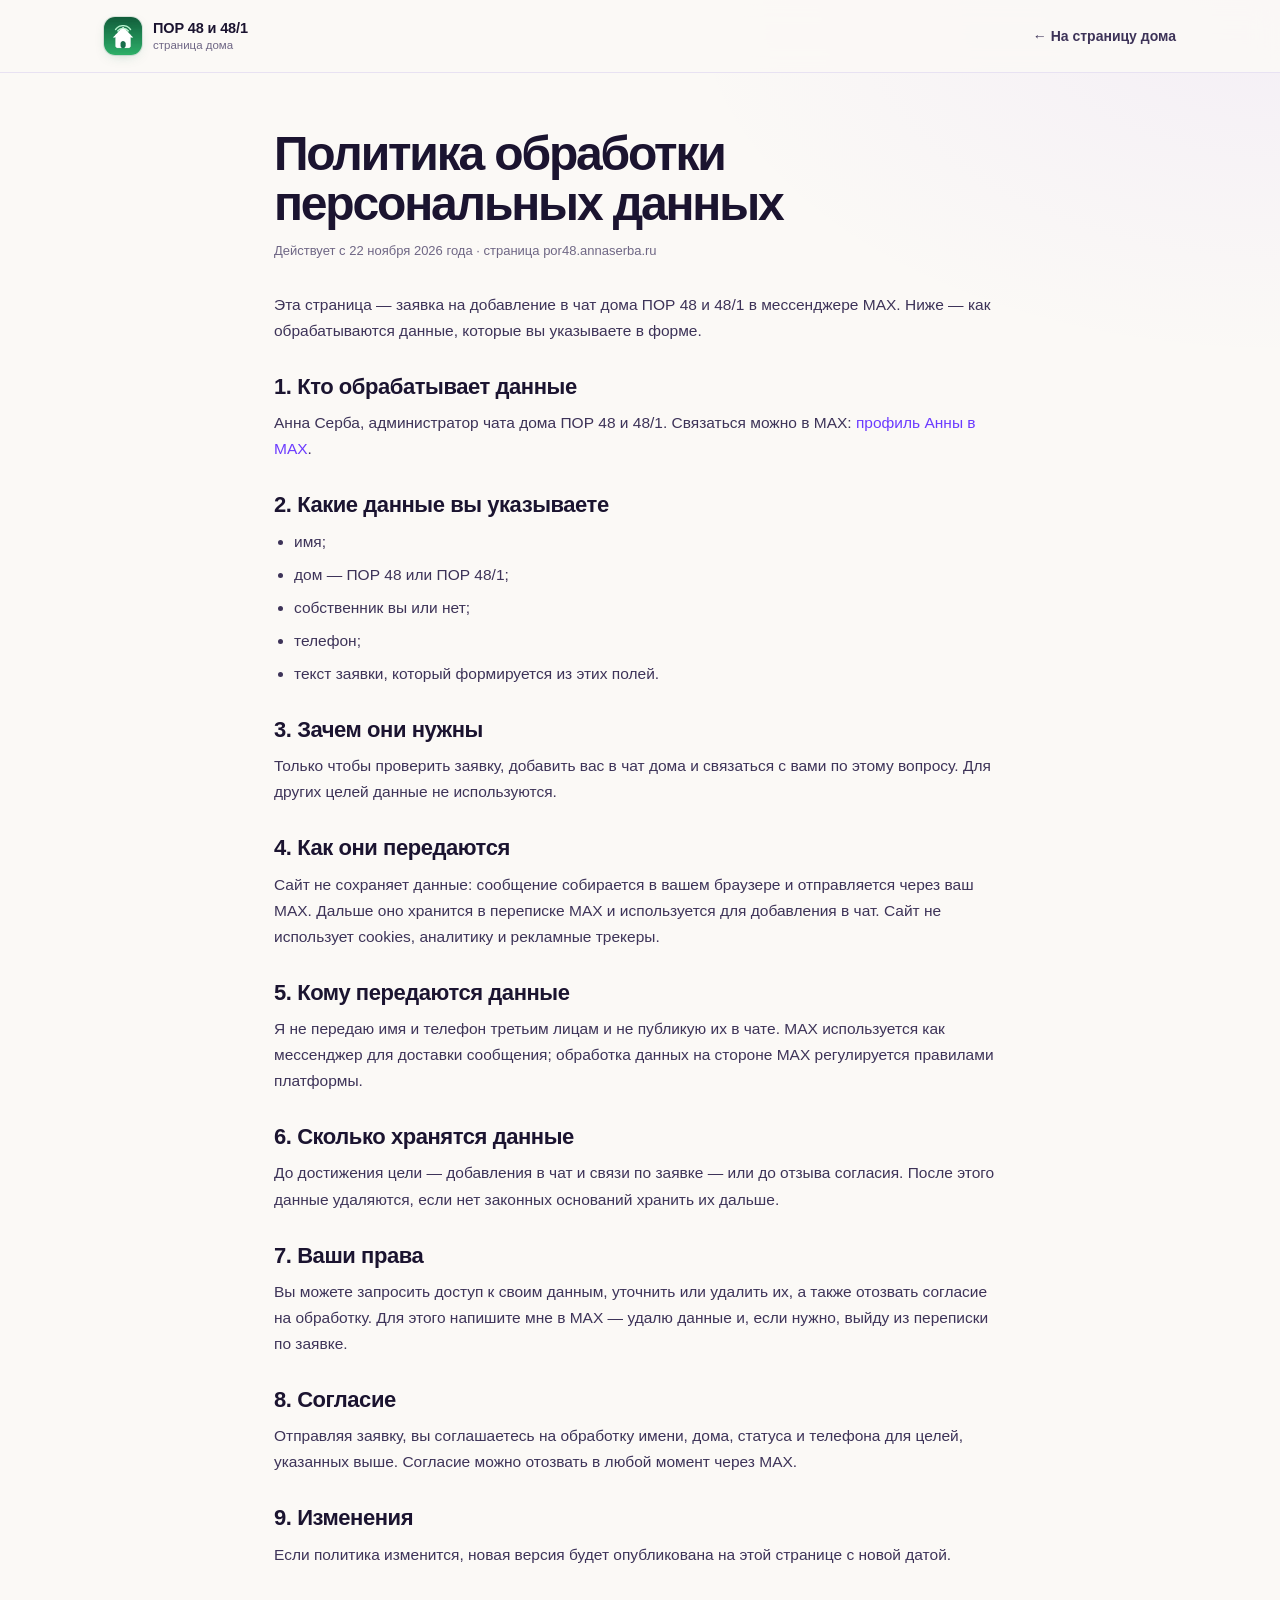
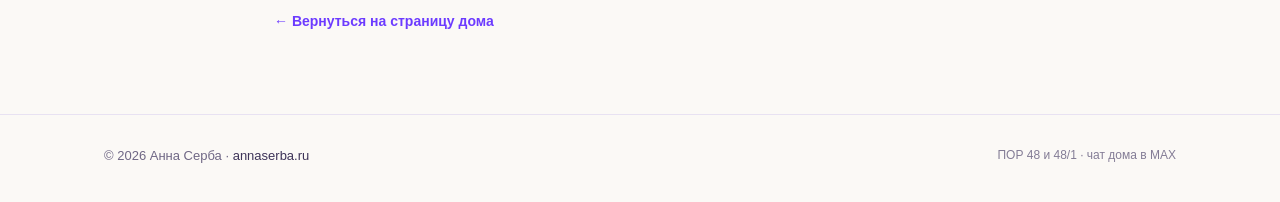
==== privacy.html @ a4c49b82 "Страница дома ПОР 48 и 48/1: заявка в чат MAX" ====
<!DOCTYPE html>
<html lang="ru">
<head>
<meta charset="utf-8">
<meta name="viewport" content="width=device-width, initial-scale=1">
<title>Политика обработки данных — ПОР 48 и 48/1</title>
<meta name="robots" content="noindex, follow">
<meta name="theme-color" content="#fbf9f6">
<link rel="canonical" href="https://por48.annaserba.ru/privacy.html">
<link rel="icon" href="favicon.svg" type="image/svg+xml">
<link rel="apple-touch-icon" href="avatar.jpg">
<link rel="stylesheet" href="styles.css">
</head>
<body>
<header class="top">
  <div class="shell top__in">
    <a class="brand" href="./">
      <img class="brand__img" src="avatar.jpg" alt="" width="38" height="38">
      <span class="brand__text">
        <b>ПОР 48 и 48/1</b>
        <small>страница дома</small>
      </span>
    </a>
    <a class="top__link" href="./">← На страницу дома</a>
  </div>
</header>

<main class="shell prose">
  <h1>Политика обработки персональных данных</h1>
  <p class="prose__meta">Действует с 22 ноября 2026 года · страница por48.annaserba.ru</p>

  <p>Эта страница — заявка на добавление в чат дома ПОР 48 и 48/1 в мессенджере MAX. Ниже — как обрабатываются данные, которые вы указываете в форме.</p>

  <h2>1. Кто обрабатывает данные</h2>
  <p>Анна Серба, администратор чата дома ПОР 48 и 48/1. Связаться можно в MAX: <a href="https://max.ru/u/f9LHodD0cOIubP-rKRIp_5v0es8kxPV0D4qFwUFOSbvSWe2Kp9kLizIqd-Y" target="_blank" rel="noopener">профиль Анны в MAX</a>.</p>

  <h2>2. Какие данные вы указываете</h2>
  <ul>
    <li>имя;</li>
    <li>дом — ПОР 48 или ПОР 48/1;</li>
    <li>собственник вы или нет;</li>
    <li>телефон;</li>
    <li>текст заявки, который формируется из этих полей.</li>
  </ul>

  <h2>3. Зачем они нужны</h2>
  <p>Только чтобы проверить заявку, добавить вас в чат дома и связаться с вами по этому вопросу. Для других целей данные не используются.</p>

  <h2>4. Как они передаются</h2>
  <p>Сайт не сохраняет данные: сообщение собирается в вашем браузере и отправляется через ваш MAX. Дальше оно хранится в переписке MAX и используется для добавления в чат. Сайт не использует cookies, аналитику и рекламные трекеры.</p>

  <h2>5. Кому передаются данные</h2>
  <p>Я не передаю имя и телефон третьим лицам и не публикую их в чате. MAX используется как мессенджер для доставки сообщения; обработка данных на стороне MAX регулируется правилами платформы.</p>

  <h2>6. Сколько хранятся данные</h2>
  <p>До достижения цели — добавления в чат и связи по заявке — или до отзыва согласия. После этого данные удаляются, если нет законных оснований хранить их дальше.</p>

  <h2>7. Ваши права</h2>
  <p>Вы можете запросить доступ к своим данным, уточнить или удалить их, а также отозвать согласие на обработку. Для этого напишите мне в MAX — удалю данные и, если нужно, выйду из переписки по заявке.</p>

  <h2>8. Согласие</h2>
  <p>Отправляя заявку, вы соглашаетесь на обработку имени, дома, статуса и телефона для целей, указанных выше. Согласие можно отозвать в любой момент через MAX.</p>

  <h2>9. Изменения</h2>
  <p>Если политика изменится, новая версия будет опубликована на этой странице с новой датой.</p>

  <a class="prose__back" href="./">← Вернуться на страницу дома</a>
</main>

<footer class="footer">
  <div class="shell footer__in">
    <p>© 2026 Анна Серба · <a href="https://annaserba.ru/">annaserba.ru</a></p>
    <p class="footer__muted">ПОР 48 и 48/1 · чат дома в MAX</p>
  </div>
</footer>
</body>
</html>
---- styles.css ----
/* Страница дома ПОР 48 и 48/1 — por48.annaserba.ru */

:root {
  --bg: #fbf9f6;
  --bg-2: #f7f3ff;
  --paper: #ffffff;
  --ink: #1b1430;
  --ink-2: #3d3358;
  --muted: #6f6785;
  --line: #e8e2f2;
  --line-strong: #d8cfea;
  --violet: #6c3bff;
  --violet-deep: #5b2be0;
  --blue: #007aff;
  --cyan: #43d6ff;
  --green: #146c47;
  --red: #d63c5e;
  --grad: linear-gradient(100deg, #43d6ff 0%, #5a8cff 34%, #8f3fff 68%, #c04bff 100%);
  --grad-btn: linear-gradient(135deg, #7c42fa 0%, #5b2be0 55%, #471aff 100%);
  --shadow-sm: 0 1px 2px rgba(35, 20, 70, .05);
  --shadow-md: 0 34px 70px -38px rgba(48, 22, 110, .38);
  --shell: 1120px;
  --r: 18px;
  color-scheme: light;
}

* { box-sizing: border-box; }

[hidden] { display: none !important; }

html { scroll-behavior: smooth; }

body {
  margin: 0;
  background:
    radial-gradient(1000px 600px at 100% 0%, rgba(124, 66, 250, .06), transparent 60%),
    var(--bg);
  color: var(--ink);
  font: 16px/1.62 -apple-system, BlinkMacSystemFont, "Segoe UI", Roboto, "Helvetica Neue", Arial, sans-serif;
  -webkit-font-smoothing: antialiased;
  text-rendering: optimizeLegibility;
}

img { max-width: 100%; display: block; }

a { color: var(--violet); text-decoration: none; }
a:hover { text-decoration: underline; }

button { font: inherit; }

h1, h2, h3, p { margin: 0; }

::selection { background: rgba(124, 66, 250, .18); }

.shell {
  width: 100%;
  max-width: var(--shell);
  margin: 0 auto;
  padding: 0 24px;
}

.skip {
  position: absolute;
  left: 16px;
  top: -60px;
  z-index: 100;
  padding: 10px 16px;
  border: 1px solid var(--line);
  border-radius: 10px;
  background: var(--paper);
  color: var(--ink);
  font-weight: 600;
  box-shadow: var(--shadow-md);
}
.skip:focus { top: 16px; }

/* ---------- Кнопки ---------- */

.btn {
  display: inline-flex;
  align-items: center;
  justify-content: center;
  gap: 8px;
  min-height: 46px;
  padding: 11px 20px;
  border: 1px solid transparent;
  border-radius: 999px;
  font-size: 15px;
  font-weight: 650;
  line-height: 1.2;
  letter-spacing: -.01em;
  text-decoration: none;
  cursor: pointer;
  transition: background .16s ease, border-color .16s ease, color .16s ease, transform .16s ease, box-shadow .16s ease, filter .16s ease;
}
.btn:hover { text-decoration: none; transform: translateY(-1px); }
.btn:active { transform: translateY(0); }

.btn--grad {
  background: var(--grad-btn);
  border-color: transparent;
  color: #fff;
  box-shadow: 0 14px 30px -16px rgba(108, 59, 255, .85), inset 0 1px 0 rgba(255, 255, 255, .22);
}
.btn--grad:hover { filter: brightness(1.07); box-shadow: 0 18px 38px -16px rgba(108, 59, 255, .95), inset 0 1px 0 rgba(255, 255, 255, .25); }

.btn--ghost {
  background: var(--paper);
  border-color: var(--line-strong);
  color: var(--ink);
}
.btn--ghost:hover { border-color: var(--violet); color: var(--violet); }

.btn--sm { min-height: 38px; padding: 8px 14px; font-size: 13.5px; }
.btn--xl { min-height: 56px; padding: 16px 24px; font-size: 17px; }
.btn--block { width: 100%; }

.btn:focus-visible,
.choice:focus-within,
summary:focus-visible,
input:focus-visible,
a:focus-visible {
  outline: 3px solid rgba(108, 59, 255, .28);
  outline-offset: 2px;
}

/* ---------- Шапка ---------- */

.top {
  position: sticky;
  top: 0;
  z-index: 50;
  border-bottom: 1px solid var(--line);
  background: rgba(251, 249, 246, .88);
  backdrop-filter: blur(14px);
}

.top__in {
  display: flex;
  align-items: center;
  justify-content: space-between;
  gap: 20px;
  min-height: 72px;
}

.brand {
  display: inline-flex;
  align-items: center;
  gap: 11px;
  color: var(--ink);
  text-decoration: none;
  flex: 0 0 auto;
}
.brand:hover { text-decoration: none; }
.brand__img {
  width: 38px;
  height: 38px;
  border-radius: 11px;
  box-shadow: 0 0 0 1px rgba(20, 108, 71, .14), 0 4px 14px -6px rgba(20, 108, 71, .35);
}
.brand__text { display: flex; flex-direction: column; line-height: 1.15; }
.brand__text b { font-size: 14.5px; letter-spacing: -.01em; }
.brand__text small { color: var(--muted); font-size: 11.5px; margin-top: 3px; }

.top__actions { display: flex; align-items: center; gap: 20px; }
.top__link {
  color: var(--ink-2);
  font-size: 14px;
  font-weight: 550;
  text-decoration: none;
}
.top__link:hover { color: var(--violet); text-decoration: none; }

/* ---------- Герой ---------- */

.hero {
  position: relative;
  overflow: hidden;
  padding: 54px 0 92px;
  background:
    radial-gradient(900px 520px at 6% 0%, rgba(124, 66, 250, .15), transparent 62%),
    radial-gradient(760px 520px at 100% 12%, rgba(0, 122, 255, .12), transparent 62%),
    linear-gradient(180deg, #fbf9f6 0%, #f8f4ff 72%, #fbf9f6 100%);
}

.hero::before {
  content: "";
  position: absolute;
  inset: 0;
  background-image: radial-gradient(rgba(108, 59, 255, .13) 1px, transparent 1px);
  background-size: 22px 22px;
  mask-image: radial-gradient(700px 480px at 20% 20%, #000, transparent 76%);
  pointer-events: none;
}

.hero__grid {
  position: relative;
  z-index: 1;
  display: grid;
  grid-template-columns: minmax(0, 1fr) 470px;
  gap: 64px;
  align-items: start;
}

.hero__copy { max-width: 610px; padding-top: 26px; }

.eyebrow {
  display: inline-flex;
  align-items: center;
  gap: 8px;
  margin: 0 0 18px;
  color: var(--violet);
  font-size: 12px;
  font-weight: 750;
  letter-spacing: .14em;
  text-transform: uppercase;
}
.dot {
  width: 7px;
  height: 7px;
  border-radius: 50%;
  background: var(--grad);
  box-shadow: 0 0 0 4px rgba(108, 59, 255, .1);
}

h1 {
  margin: 0;
  font-size: clamp(42px, 5.6vw, 66px);
  line-height: 1.0;
  font-weight: 800;
  letter-spacing: -.045em;
  color: var(--ink);
}
h1 em {
  font-style: normal;
  background: var(--grad);
  -webkit-background-clip: text;
  background-clip: text;
  color: transparent;
}

.lead {
  max-width: 560px;
  margin-top: 22px;
  color: var(--muted);
  font-size: 18px;
  line-height: 1.62;
}
.lead--small { margin-top: 12px; font-size: 16.5px; }

.person {
  display: flex;
  align-items: center;
  gap: 12px;
  max-width: 430px;
  margin-top: 28px;
  padding: 12px 14px;
  border: 1px solid var(--line);
  border-radius: 16px;
  background: var(--paper);
  box-shadow: var(--shadow-sm);
}
.person__ava {
  display: grid;
  place-items: center;
  flex: 0 0 auto;
  width: 42px;
  height: 42px;
  border-radius: 50%;
  background: var(--grad);
  color: #fff;
  font-size: 17px;
  font-weight: 750;
  box-shadow: 0 6px 16px -8px rgba(108, 59, 255, .7);
}
.person__text { display: flex; flex-direction: column; line-height: 1.25; min-width: 0; }
.person__text b { font-size: 15px; }
.person__text span { color: var(--muted); font-size: 12.5px; margin-top: 2px; }
.person__link { margin-left: auto; flex: 0 0 auto; font-size: 13px; font-weight: 650; color: var(--violet); }

.trust {
  display: flex;
  flex-wrap: wrap;
  gap: 8px;
  margin: 20px 0 0;
  padding: 0;
  list-style: none;
}
.trust li {
  padding: 7px 11px;
  border: 1px solid var(--line);
  border-radius: 999px;
  background: rgba(255, 255, 255, .7);
  color: var(--muted);
  font-size: 12.5px;
  font-weight: 550;
}
.hero__cta { display: none; margin-top: 18px; }
#join { scroll-margin-top: 94px; }
@media (max-width: 1060px) { .hero__cta { display: inline-flex; } }

/* ---------- Форма ---------- */

.form-card {
  position: relative;
  padding: 30px;
  border: 1px solid var(--line);
  border-radius: 26px;
  background: var(--paper);
  box-shadow: var(--shadow-md);
}
.form-card::before {
  content: "";
  position: absolute;
  top: 0;
  left: 26px;
  right: 26px;
  height: 3px;
  border-radius: 0 0 4px 4px;
  background: var(--grad);
}

.kicker {
  display: inline-flex;
  align-items: center;
  gap: 9px;
  margin: 0 0 12px;
  color: var(--violet);
  font-size: 11.5px;
  font-weight: 750;
  letter-spacing: .14em;
  text-transform: uppercase;
}
.kicker::before {
  content: "";
  width: 18px;
  height: 2px;
  border-radius: 2px;
  background: var(--grad);
}

.form-card__head h2 {
  margin: 0;
  font-size: 30px;
  line-height: 1.1;
  font-weight: 780;
  letter-spacing: -.035em;
}
.form-card__lead { margin-top: 7px; color: var(--muted); font-size: 14px; line-height: 1.5; }

.form { display: grid; gap: 16px; margin-top: 22px; }

.field { display: flex; flex-direction: column; gap: 7px; min-width: 0; }
fieldset.field { margin: 0; padding: 0; border: 0; }

.field__label {
  color: var(--ink-2);
  font-size: 13px;
  font-weight: 650;
  letter-spacing: -.005em;
}

.input {
  width: 100%;
  height: 50px;
  padding: 0 14px;
  border: 1px solid var(--line-strong);
  border-radius: 12px;
  background: #fbfaff;
  color: var(--ink);
  font: inherit;
  font-size: 16px;
  transition: border-color .15s ease, box-shadow .15s ease, background .15s ease;
}
.input::placeholder { color: #a69db9; }
.input:hover { border-color: #c9bde1; }
.input:focus {
  outline: none;
  border-color: var(--violet);
  background: #fff;
  box-shadow: 0 0 0 3px rgba(108, 59, 255, .12);
}

.choices { display: grid; grid-template-columns: 1fr 1fr; gap: 8px; }

.choice {
  position: relative;
  display: flex;
  align-items: center;
  gap: 8px;
  min-height: 46px;
  padding: 10px 12px;
  border: 1px solid var(--line-strong);
  border-radius: 12px;
  background: #fbfaff;
  color: var(--ink-2);
  font-size: 13.5px;
  font-weight: 550;
  line-height: 1.25;
  cursor: pointer;
  transition: border-color .15s ease, background .15s ease, box-shadow .15s ease;
}
.choice:hover { border-color: #c9bde1; }
.choice input {
  position: absolute;
  width: 1px;
  height: 1px;
  margin: -1px;
  padding: 0;
  overflow: hidden;
  clip: rect(0 0 0 0);
  white-space: nowrap;
  border: 0;
}
.choice__dot {
  flex: 0 0 auto;
  width: 16px;
  height: 16px;
  border: 1.5px solid #c9bde1;
  border-radius: 50%;
  background: #fff;
  transition: border-color .15s ease, background .15s ease, box-shadow .15s ease;
}
.choice:has(input:checked),
.choice.is-checked {
  border-color: var(--violet);
  background: #f4efff;
  color: var(--ink);
  box-shadow: 0 0 0 3px rgba(108, 59, 255, .08);
}
.choice:has(input:checked) .choice__dot,
.choice.is-checked .choice__dot {
  border-color: var(--violet);
  background: var(--violet);
  box-shadow: inset 0 0 0 3px #fff;
}

.field__hint { color: var(--muted); font-size: 11.5px; line-height: 1.4; }
.field__error {
  display: none;
  color: var(--red);
  font-size: 12px;
  line-height: 1.4;
}
.field.has-error .field__error { display: block; }
.field.has-error .input,
.field.has-error .choice { border-color: var(--red); }
.field.has-error .input:focus { box-shadow: 0 0 0 3px rgba(214, 60, 94, .12); }
.consent.has-error .field__error { display: block; }
.consent.has-error .consent__check { color: var(--red); }

.consent { display: flex; flex-wrap: wrap; align-items: center; gap: 6px 10px; }
.consent__check {
  display: inline-flex;
  align-items: flex-start;
  gap: 9px;
  color: var(--ink-2);
  font-size: 12.5px;
  line-height: 1.45;
  cursor: pointer;
}
.consent__check input {
  flex: 0 0 auto;
  width: 17px;
  height: 17px;
  margin: 2px 0 0;
  accent-color: var(--violet);
  cursor: pointer;
}
.consent__link { font-size: 12px; color: var(--violet); text-decoration: underline; text-decoration-color: rgba(108, 59, 255, .35); }
.consent .field__error { flex-basis: 100%; }

.form .btn--xl { margin-top: 2px; }
.form__note { color: var(--muted); font-size: 11.5px; line-height: 1.45; text-align: center; }

/* Успех */
.success { padding: 6px 0 2px; text-align: center; }
.success__icon {
  display: grid;
  place-items: center;
  width: 54px;
  height: 54px;
  margin: 0 auto 14px;
  border-radius: 50%;
  background: #e6f7ee;
  color: var(--green);
}
.success__icon svg { width: 25px; height: 25px; }
.success h2 { margin: 0; font-size: 26px; letter-spacing: -.03em; outline: none; }
.success > p { max-width: 380px; margin: 9px auto 0; color: var(--muted); font-size: 13.5px; line-height: 1.55; }
.success__actions { display: grid; gap: 8px; margin-top: 18px; }
.success__message {
  margin: 18px 0 0;
  padding: 14px;
  border: 1px solid var(--line);
  border-radius: 12px;
  background: #fbfaff;
  color: var(--ink-2);
  font: 12px/1.55 ui-monospace, SFMono-Regular, Menlo, Consolas, monospace;
  text-align: left;
  white-space: pre-wrap;
  word-break: break-word;
  max-height: 210px;
  overflow: auto;
}
.link {
  margin-top: 16px;
  padding: 0;
  border: 0;
  background: none;
  color: var(--violet);
  font: inherit;
  font-size: 13px;
  font-weight: 600;
  text-decoration: underline;
  text-decoration-color: rgba(108, 59, 255, .3);
  cursor: pointer;
}

/* ---------- Секции ---------- */

.section { padding: 78px 0; }

.sec-head { max-width: 700px; margin-bottom: 36px; }
.sec-head h2 { margin-bottom: 12px; }
.sec-head__lead { max-width: 560px; color: var(--muted); font-size: 16.5px; }

h2 {
  font-size: clamp(30px, 4vw, 44px);
  line-height: 1.07;
  font-weight: 780;
  letter-spacing: -.04em;
  color: var(--ink);
  text-wrap: balance;
}

.grid4 {
  display: grid;
  grid-template-columns: repeat(4, 1fr);
  gap: 14px;
}
.card {
  padding: 22px 20px 24px;
  border: 1px solid var(--line);
  border-radius: var(--r);
  background: var(--paper);
  box-shadow: var(--shadow-sm);
  transition: border-color .2s ease, transform .2s ease, box-shadow .2s ease;
}
.card:hover { border-color: #d2c5ec; transform: translateY(-2px); box-shadow: 0 18px 36px -24px rgba(48, 22, 110, .28); }
.card__ico {
  display: grid;
  place-items: center;
  width: 42px;
  height: 42px;
  margin-bottom: 15px;
  border: 1px solid rgba(108, 59, 255, .18);
  border-radius: 13px;
  background: #f4efff;
  color: var(--violet);
}
.card__ico svg { width: 21px; height: 21px; }
.card h3 { margin-bottom: 7px; font-size: 17px; font-weight: 700; letter-spacing: -.02em; }
.card p { color: var(--muted); font-size: 14px; line-height: 1.55; }

/* Шаги */
.section--steps {
  background: linear-gradient(180deg, #f5f0ff 0%, #fbf9f6 100%);
  border-top: 1px solid var(--line);
  border-bottom: 1px solid var(--line);
}
.steps {
  display: grid;
  grid-template-columns: repeat(3, 1fr);
  gap: 18px;
  margin: 0;
  padding: 0;
  list-style: none;
  counter-reset: step;
}
.steps li {
  padding: 24px 22px;
  border: 1px solid var(--line);
  border-radius: var(--r);
  background: rgba(255, 255, 255, .8);
}
.steps__num {
  display: grid;
  place-items: center;
  width: 34px;
  height: 34px;
  margin-bottom: 14px;
  border-radius: 50%;
  background: var(--grad);
  color: #fff;
  font-size: 14px;
  font-weight: 750;
  box-shadow: 0 8px 18px -8px rgba(108, 59, 255, .6);
}
.steps h3 { margin-bottom: 7px; font-size: 17px; }
.steps p { color: var(--muted); font-size: 14px; line-height: 1.55; }

/* Правила */
.rules {
  display: grid;
  grid-template-columns: .85fr 1.15fr;
  gap: 48px;
  padding: 36px;
  border: 1px solid var(--line);
  border-radius: 24px;
  background:
    radial-gradient(500px 300px at 100% 0%, rgba(124, 66, 250, .08), transparent 65%),
    var(--paper);
  box-shadow: var(--shadow-sm);
}
.rules__head h2 { margin-bottom: 12px; }
.rules__head > p { color: var(--muted); font-size: 15px; max-width: 360px; }
.rules__list { margin: 0; padding: 0; list-style: none; display: grid; gap: 0; align-content: start; }
.rules__list li {
  padding: 14px 0;
  border-bottom: 1px solid var(--line);
  color: var(--muted);
  font-size: 14.5px;
  line-height: 1.55;
}
.rules__list li:first-child { padding-top: 0; }
.rules__list li:last-child { border-bottom: 0; padding-bottom: 0; }
.rules__list b { color: var(--ink); font-weight: 650; }

/* FAQ */
.section--faq { background: var(--paper); border-top: 1px solid var(--line); border-bottom: 1px solid var(--line); }
.faq { display: grid; grid-template-columns: .72fr 1.28fr; gap: 56px; align-items: start; }
.faq__head { position: sticky; top: 100px; }
.faq__head h2 { margin-bottom: 12px; }
.faq__head .btn { margin-top: 20px; }
.faq__list { border-top: 1px solid var(--line); }
details { border-bottom: 1px solid var(--line); }
summary {
  display: flex;
  align-items: center;
  justify-content: space-between;
  gap: 20px;
  padding: 19px 0;
  font-size: 16px;
  font-weight: 650;
  letter-spacing: -.01em;
  color: var(--ink);
  cursor: pointer;
  list-style: none;
}
summary::-webkit-details-marker { display: none; }
summary:hover { color: var(--violet); }
.faq__plus {
  position: relative;
  flex: 0 0 auto;
  width: 22px;
  height: 22px;
  border: 1px solid var(--line-strong);
  border-radius: 50%;
  transition: transform .2s ease, background .2s ease, border-color .2s ease;
}
.faq__plus::before,
.faq__plus::after {
  content: "";
  position: absolute;
  left: 50%;
  top: 50%;
  width: 9px;
  height: 1.5px;
  border-radius: 2px;
  background: currentColor;
  transform: translate(-50%, -50%);
}
.faq__plus::after { transform: translate(-50%, -50%) rotate(90deg); }
details[open] .faq__plus {
  transform: rotate(45deg);
  border-color: var(--violet);
  background: #f4efff;
  color: var(--violet);
}
details p { max-width: 620px; padding: 0 0 19px; color: var(--muted); font-size: 14.5px; line-height: 1.62; }

/* Политика внизу */
.section--privacy { padding-top: 0; }
.privacy {
  border: 1px solid var(--line);
  border-radius: 18px;
  background: var(--paper);
  padding: 0 22px;
}
.privacy summary { font-size: 15px; }
.privacy__body { padding: 0 0 20px; }
.privacy__body p { color: var(--muted); font-size: 13.5px; line-height: 1.62; margin-bottom: 10px; }
.privacy__body p:last-child { margin-bottom: 0; }

/* Подвал */
.footer { padding: 30px 0 36px; border-top: 1px solid var(--line); background: var(--bg); }
.footer__in {
  display: flex;
  align-items: center;
  justify-content: space-between;
  gap: 16px;
  color: var(--muted);
  font-size: 13px;
}
.footer a { color: var(--ink-2); }
.footer__muted { font-size: 12px; opacity: .85; }

/* Тост */
.toast {
  position: fixed;
  left: 50%;
  bottom: 24px;
  z-index: 100;
  max-width: calc(100vw - 32px);
  padding: 11px 18px;
  border-radius: 999px;
  background: var(--ink);
  color: #fff;
  font-size: 13.5px;
  font-weight: 550;
  box-shadow: 0 18px 40px -18px rgba(27, 20, 48, .6);
  opacity: 0;
  pointer-events: none;
  transform: translate(-50%, 8px);
  transition: opacity .2s ease, transform .2s ease;
}
.toast.is-visible { opacity: 1; transform: translate(-50%, 0); }

/* ---------- Адаптив ---------- */

@media (max-width: 1060px) {
  .hero__grid { grid-template-columns: 1fr; gap: 40px; }
  .hero__copy { max-width: 680px; padding-top: 6px; }
  .hero__form { max-width: 560px; }
  .grid4 { grid-template-columns: 1fr 1fr; }
  .rules { grid-template-columns: 1fr; gap: 24px; }
  .faq { grid-template-columns: 1fr; gap: 28px; }
  .faq__head { position: static; }
}

@media (max-width: 760px) {
  .top__link { display: none; }
  .top__in { min-height: 64px; }
  .hero { padding: 36px 0 64px; }
  .section { padding: 60px 0; }
  .steps { grid-template-columns: 1fr; }
  .rules { padding: 26px 22px; }
  .footer__in { flex-direction: column; align-items: flex-start; gap: 5px; }
}

@media (max-width: 560px) {
  .shell { padding: 0 18px; }
  .brand__img { width: 34px; height: 34px; }
  .brand__text b { font-size: 13.5px; }
  .top .btn--sm { padding: 8px 12px; font-size: 12.5px; }
  h1 { font-size: clamp(40px, 11.5vw, 54px); }
  .lead { font-size: 16.5px; }
  .lead--small { font-size: 15.5px; }
  .person { max-width: none; }
  .person__link { font-size: 12.5px; }
  .form-card { padding: 22px 18px; border-radius: 22px; }
  .form-card::before { left: 18px; right: 18px; }
  .form-card__head h2 { font-size: 26px; }
  .grid4 { grid-template-columns: 1fr; }
  .section--privacy { padding-top: 0; }
  .footer { padding-bottom: 30px; }
}

@media (max-width: 480px) {
  .choices { grid-template-columns: 1fr; }
}

@media (prefers-reduced-motion: reduce) {
  html { scroll-behavior: auto; }
  *, *::before, *::after { animation-duration: .001ms !important; animation-iteration-count: 1 !important; transition-duration: .001ms !important; }
}

/* ---------- Страница политики ---------- */

.prose { max-width: 780px; padding-top: 56px; padding-bottom: 80px; }
.prose h1 { font-size: clamp(34px, 4.6vw, 48px); line-height: 1.05; margin-bottom: 10px; }
.prose .prose__meta { color: var(--muted); font-size: 13px; margin-bottom: 30px; }
.prose h2 { font-size: 22px; line-height: 1.2; letter-spacing: -.02em; margin: 30px 0 10px; }
.prose p, .prose li { color: var(--ink-2); font-size: 15.5px; line-height: 1.68; }
.prose p { margin-bottom: 12px; }
.prose ul { margin: 0 0 14px; padding-left: 20px; }
.prose li { margin-bottom: 7px; }
.prose__back { display: inline-block; margin-top: 30px; font-size: 14px; font-weight: 600; }
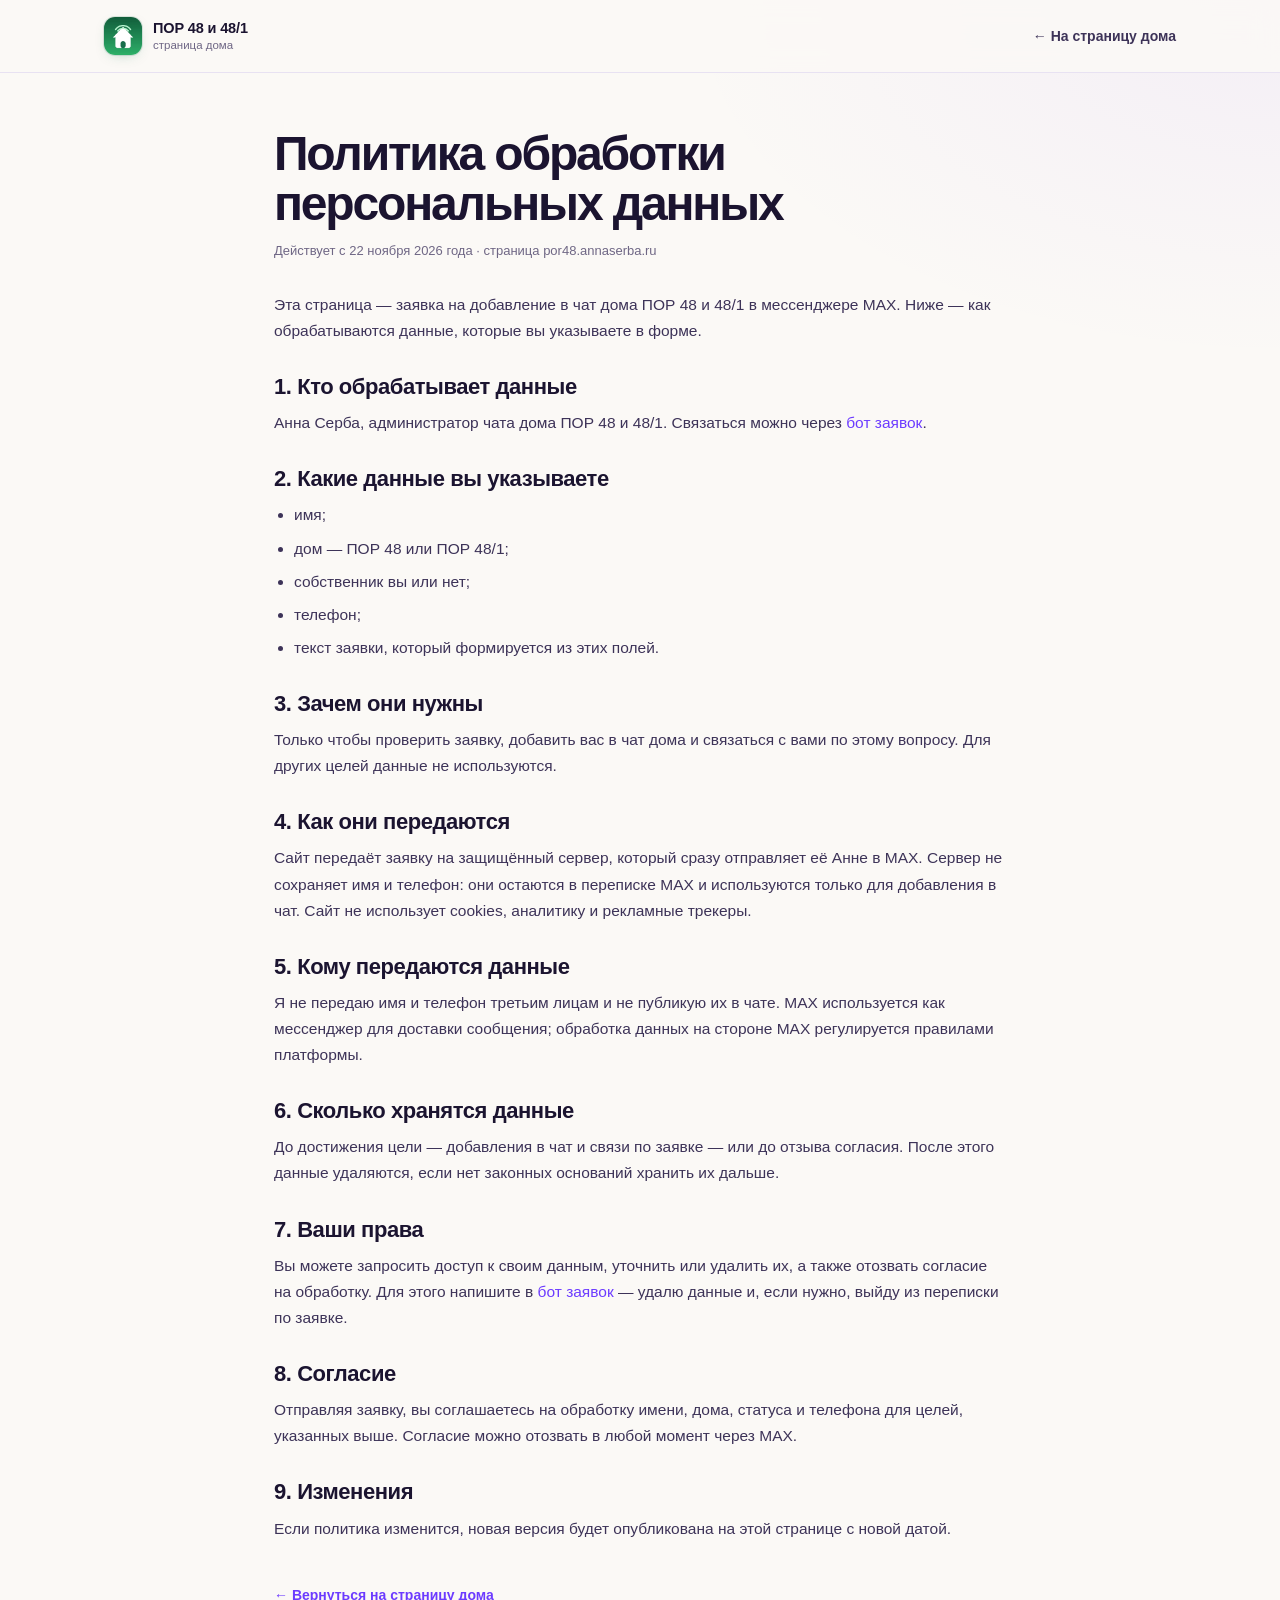
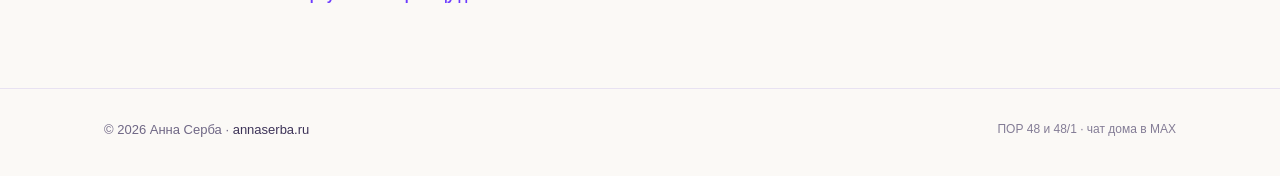
==== commit d2680b4f: "Полная страница на annaserba.ru/por48 с канонической por48" ====
--- a/privacy.html
+++ b/privacy.html
@@ -6,10 +6,11 @@
 <title>Политика обработки данных — ПОР 48 и 48/1</title>
 <meta name="robots" content="noindex, follow">
 <meta name="theme-color" content="#fbf9f6">
-<link rel="canonical" href="https://por48.annaserba.ru/privacy.html">
+<link rel="canonical" href="http://por48.annaserba.ru/privacy.html">
 <link rel="icon" href="favicon.svg" type="image/svg+xml">
 <link rel="apple-touch-icon" href="avatar.jpg">
 <link rel="stylesheet" href="styles.css">
+<script src="config.js"></script>
 </head>
 <body>
 <header class="top">
@@ -32,7 +33,7 @@
   <p>Эта страница — заявка на добавление в чат дома ПОР 48 и 48/1 в мессенджере MAX. Ниже — как обрабатываются данные, которые вы указываете в форме.</p>
 
   <h2>1. Кто обрабатывает данные</h2>
-  <p>Анна Серба, администратор чата дома ПОР 48 и 48/1. Связаться можно в MAX: <a href="https://max.ru/u/f9LHodD0cOIubP-rKRIp_5v0es8kxPV0D4qFwUFOSbvSWe2Kp9kLizIqd-Y" target="_blank" rel="noopener">профиль Анны в MAX</a>.</p>
+  <p>Анна Серба, администратор чата дома ПОР 48 и 48/1. Связаться можно через <a data-bot href="https://max.ru/se14972607_1_bot" target="_blank" rel="noopener">бот заявок</a>.</p>
 
   <h2>2. Какие данные вы указываете</h2>
   <ul>
@@ -47,7 +48,7 @@
   <p>Только чтобы проверить заявку, добавить вас в чат дома и связаться с вами по этому вопросу. Для других целей данные не используются.</p>
 
   <h2>4. Как они передаются</h2>
-  <p>Сайт не сохраняет данные: сообщение собирается в вашем браузере и отправляется через ваш MAX. Дальше оно хранится в переписке MAX и используется для добавления в чат. Сайт не использует cookies, аналитику и рекламные трекеры.</p>
+  <p>Сайт передаёт заявку на защищённый сервер, который сразу отправляет её Анне в MAX. Сервер не сохраняет имя и телефон: они остаются в переписке MAX и используются только для добавления в чат. Сайт не использует cookies, аналитику и рекламные трекеры.</p>
 
   <h2>5. Кому передаются данные</h2>
   <p>Я не передаю имя и телефон третьим лицам и не публикую их в чате. MAX используется как мессенджер для доставки сообщения; обработка данных на стороне MAX регулируется правилами платформы.</p>
@@ -56,7 +57,7 @@
   <p>До достижения цели — добавления в чат и связи по заявке — или до отзыва согласия. После этого данные удаляются, если нет законных оснований хранить их дальше.</p>
 
   <h2>7. Ваши права</h2>
-  <p>Вы можете запросить доступ к своим данным, уточнить или удалить их, а также отозвать согласие на обработку. Для этого напишите мне в MAX — удалю данные и, если нужно, выйду из переписки по заявке.</p>
+  <p>Вы можете запросить доступ к своим данным, уточнить или удалить их, а также отозвать согласие на обработку. Для этого напишите в <a data-bot href="https://max.ru/se14972607_1_bot" target="_blank" rel="noopener">бот заявок</a> — удалю данные и, если нужно, выйду из переписки по заявке.</p>
 
   <h2>8. Согласие</h2>
   <p>Отправляя заявку, вы соглашаетесь на обработку имени, дома, статуса и телефона для целей, указанных выше. Согласие можно отозвать в любой момент через MAX.</p>
@@ -73,5 +74,12 @@
     <p class="footer__muted">ПОР 48 и 48/1 · чат дома в MAX</p>
   </div>
 </footer>
+<script>
+  (function () {
+    var cfg = window.HOUSE_CONFIG || {};
+    var bot = cfg.botUrl || 'https://max.ru/se14972607_1_bot';
+    Array.prototype.forEach.call(document.querySelectorAll('[data-bot]'), function (a) { a.href = bot; });
+  })();
+</script>
 </body>
 </html>
--- a/styles.css
+++ b/styles.css
@@ -472,6 +472,16 @@
 
 .form .btn--xl { margin-top: 2px; }
 .form__note { color: var(--muted); font-size: 11.5px; line-height: 1.45; text-align: center; }
+.form__error {
+  padding: 10px 12px;
+  border: 1px solid rgba(214, 60, 94, .28);
+  border-radius: 10px;
+  background: rgba(214, 60, 94, .06);
+  color: var(--red);
+  font-size: 13px;
+  line-height: 1.45;
+}
+.btn[disabled] { opacity: .65; cursor: wait; transform: none; }
 
 /* Успех */
 .success { padding: 6px 0 2px; text-align: center; }
@@ -562,6 +572,23 @@
 .card__ico svg { width: 21px; height: 21px; }
 .card h3 { margin-bottom: 7px; font-size: 17px; font-weight: 700; letter-spacing: -.02em; }
 .card p { color: var(--muted); font-size: 14px; line-height: 1.55; }
+
+.bot-banner {
+  display: flex;
+  align-items: center;
+  gap: 13px;
+  margin-top: 16px;
+  padding: 14px 18px;
+  border: 1px solid var(--line);
+  border-radius: 16px;
+  background: var(--paper);
+  box-shadow: var(--shadow-sm);
+}
+.bot-banner img { flex: 0 0 auto; width: 42px; height: 42px; border-radius: 11px; }
+.bot-banner__text { display: flex; flex-direction: column; min-width: 0; }
+.bot-banner__text b { color: var(--ink); font-size: 14.5px; }
+.bot-banner__text span { color: var(--muted); font-size: 13px; line-height: 1.45; }
+.bot-banner .btn { flex: 0 0 auto; margin-left: auto; }
 
 /* Шаги */
 .section--steps {
@@ -764,6 +791,8 @@
   .form-card__head h2 { font-size: 26px; }
   .grid4 { grid-template-columns: 1fr; }
   .section--privacy { padding-top: 0; }
+  .bot-banner { flex-wrap: wrap; }
+  .bot-banner .btn { width: 100%; margin-left: 0; }
   .footer { padding-bottom: 30px; }
 }
 
